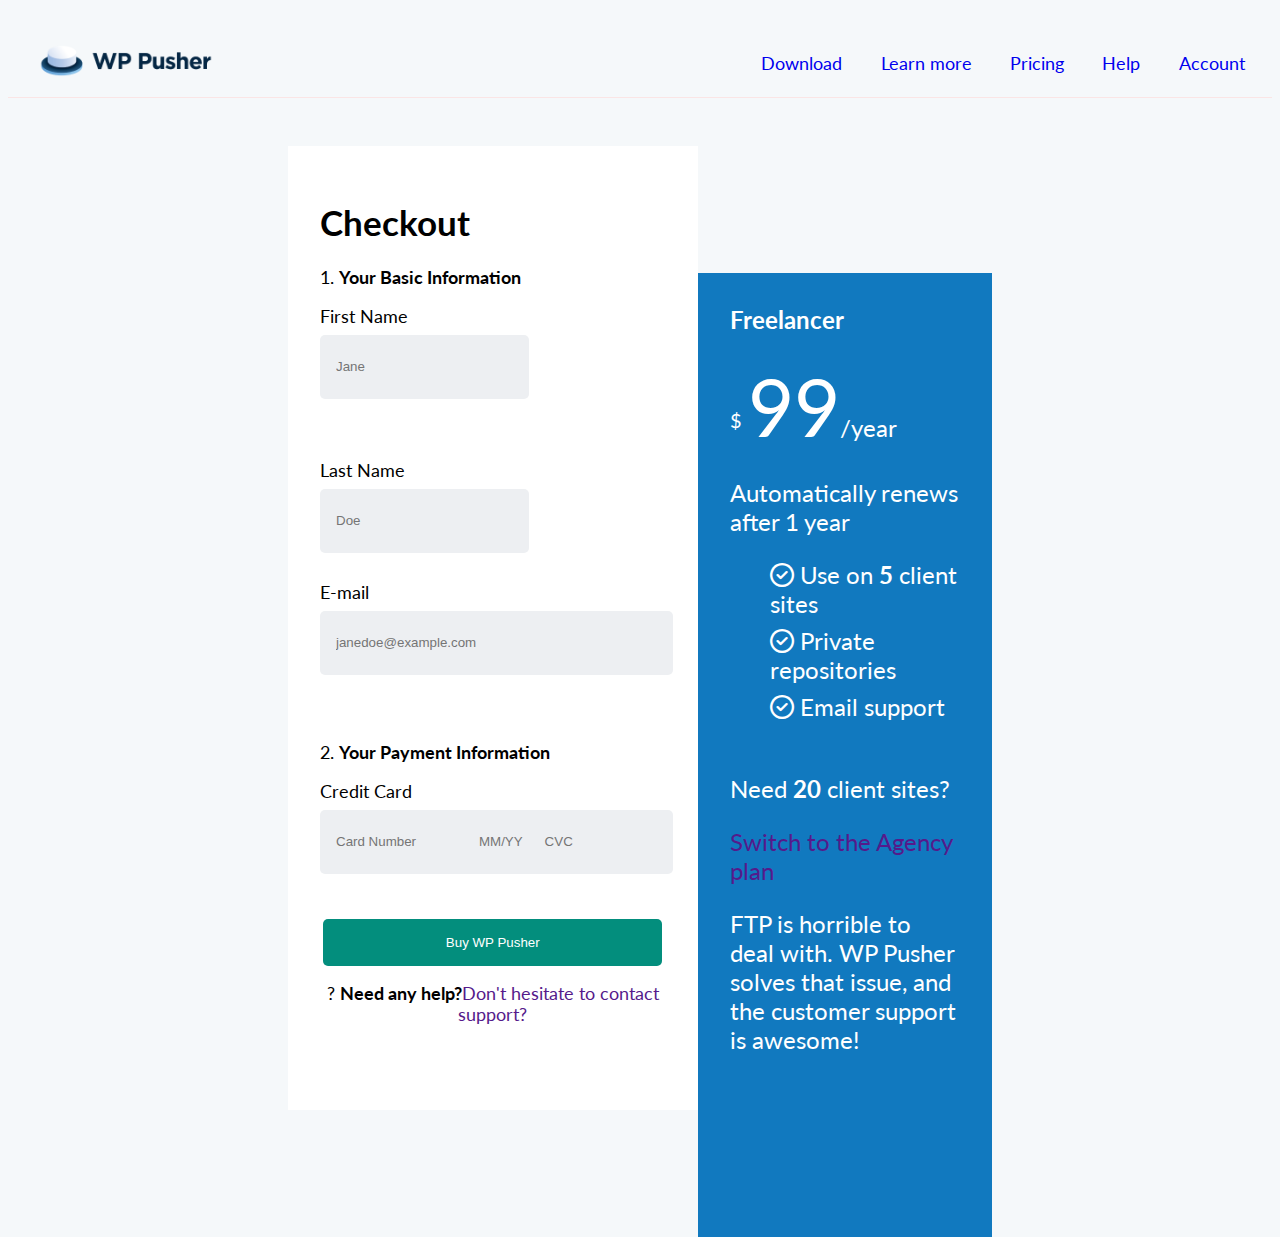
==== wp5.html @ 87072b30 "Add files via upload" ====
<!DOCTYPE html>
<html lang="en">
  <head>
    <meta charset="UTF-8" />
    <meta name="viewport" content="width=device-width, initial-scale=1.0" />
    <title>WP Pusher</title>
    <link rel="stylesheet" href="wp5.css" />
    <link
      rel="stylesheet"
      href="https://cdnjs.cloudflare.com/ajax/libs/font-awesome/6.4.2/css/all.min.css"
    />
  </head>
  <body>
    <header>
      <img src="./wppusher-logo copy.png" />
      <nav>
        <ul>
          <li><a href="#">Download</a></li>
          <li><a href="#">Learn more</a></li>
          <li><a href="#">Pricing</a></li>
          <li><a href="#">Help</a></li>
          <li><a href="#">Account</a></li>
        </ul>
      </nav>
    </header>
    <hr />

    <main>
      <div class="checkout">
        <h1>Checkout</h1>

        <p><span class="number">1.</span> <b>Your Basic Information</b></p>

        <form action="">
          <div class="fullname">
            <div class="formcontent">
              <label for="fname">First Name</label><br />
              <input
                type="text"
                id="fname"
                name="firstName"
                placeholder="Jane"
              /><br /><br />
            </div>
            <div class="formcontent">
              <label for="lname">Last Name </label><br />
              <input
                type="text"
                id="lname"
                name="lastName"
                placeholder="Doe"
              /><br /><br />
            </div>
          </div>

          <div class="fullwidth">
            <label for="email">E-mail</label><br />
            <input
              type="email"
              id="email"
              name="email"
              placeholder="janedoe@example.com"
            /><br /><br />
          </div>
        </form>
        <br />

        <p><span class="number">2.</span> <b>Your Payment Information</b></p>

        <form action="" class="payment">
          <div class="payment">
            <label for="cardinfo">Credit Card</label><br />
            <input
              type="text"
              id="cardinfo"
              name="cardinfo"
              placeholder="Card Number                 MM/YY      CVC"
            />
          </div>
          <br />

          <button type="submit">Buy WP Pusher</button>
        </form>
        <p>
          ? <b>Need any help?</b><a href="">Don't hesitate to contact support?</a>
        </p>
        <!--<img src="./assets/image/powered_by_stripe.png" alt="" />-->
      </div>

      <div class="freelancer">
        <b>Freelancer</b>
        <br />
        <p><sup>&dollar;</sup> <span class="bf">99</span>/year</p>

        Automatically renews after 1 year

        <ul>
          <div class="li">
            <li>
              <i class="fa-regular fa-circle-check check-icon"></i> Use on
              <b>5</b> client sites
            </li>
          </div>
          <div class="li">
            <li>
              <i class="fa-regular fa-circle-check check-icon"></i> Private
              repositories
            </li>
          </div>
          <div class="li">
            <li>
              <i class="fa-regular fa-circle-check check-icon"></i> Email
              support
            </li>
          </div>
        </ul>
        <br />

        Need <b>20</b> client sites?<br />
        <p><a href="">Switch to the Agency plan</a></p>

        <!--<img src="./assets/image/Rectangle 3.png" alt="" />-->
        FTP is horrible to deal with. WP Pusher solves that issue, and the
        customer support is awesome! <br /><br />
        <div class="kirk">
          <!--<img src="./assets/image/Bitmap.png" alt="" />&nbsp; <b>Kirk Beard</b>-->
        </div>
      </div>
    </main>
    <footer></footer>
  </body>
</html>
---- wp5.css ----
@import url("https://fonts.googleapis.com/css2?family=Lato:ital,wght@0,100;0,300;0,400;0,700;0,900;1,100;1,300;1,400;1,700;1,900&display=swap");

body {
  background-color: #f5f8fa;
  font-family: "Lato", serif;
  font-weight: 400;
  font-size: 1.1rem;
}

header {
  display: flex;
  justify-content: space-between;
  align-content: center;
  height: 5rem;
}

header + img {
  width: 10em;
  
}
img {
  width: 10em;
  height: 2em;
  margin-left: 30px;
  margin-top: 35px;
}

nav ul {
  display: flex;
  flex-direction: row;
  padding: 0.5rem;
}

nav li {
  padding: 1.2rem;
}

li {
  list-style: none;
}
a {
  text-decoration: none;
}

.li {
  margin-bottom: 0.5rem;
  margin-left: -px;
}

hr{
  height:1px;
  border-width:0;
  color:rgb(250, 229, 229);
  background-color:rgb(250, 229, 229);
}

main {
  display: flex;
  flex-direction: row;
  justify-content: center;
  align-items: center;
  padding: 1rem;
  margin: 4rem auto;
  height: 100vh;
  width: 55vw;
}

.checkout {
  width: 60%;
  height: 100%;
  background-color: #fff;
  padding: 2rem;
}

.freelancer {
  width: 40%;
  height: 900px;
  background-color: #1179bf;
  padding: 2rem;
  font-size: 1.5rem;
  color: #fff;
  margin-top: 10.6em;
}

.fullname {
  display: flex;
  flex-wrap: wrap;
  justify-content: space-between;
  gap: 2rem;
}

.formcontent {
  flex: 1 1 calc(50%-1.5rem);
  min-width: 150px;
}

#email {
  width: 93%;
}

input {
  height: 2rem;
  background-color: #edeff2;
  border: none;
  padding: 1rem;
  border-radius: 5px;
  margin: 0.5rem auto;
}

.payment input {
  width: 93%;
  height: 2rem;
  background-color: #edeff2;
  border: none;
  border-radius: 5px;
}

.bf {
  font-size: 5rem;
}

button {
  width: 98%;
  padding: 1rem;
  border: none;
  background-color: #038e7d;
  color: #fff;
  border-radius: 5px;
  margin: 1rem auto;
  display: block;
}

form + p {
  text-align: center;
}

p + img {
  display: flex;
  align-items: center;
  justify-content: center;
  margin: 1rem auto;
}

.kirk {
  display: flex;
  justify-content: left;
  align-items: center;
}
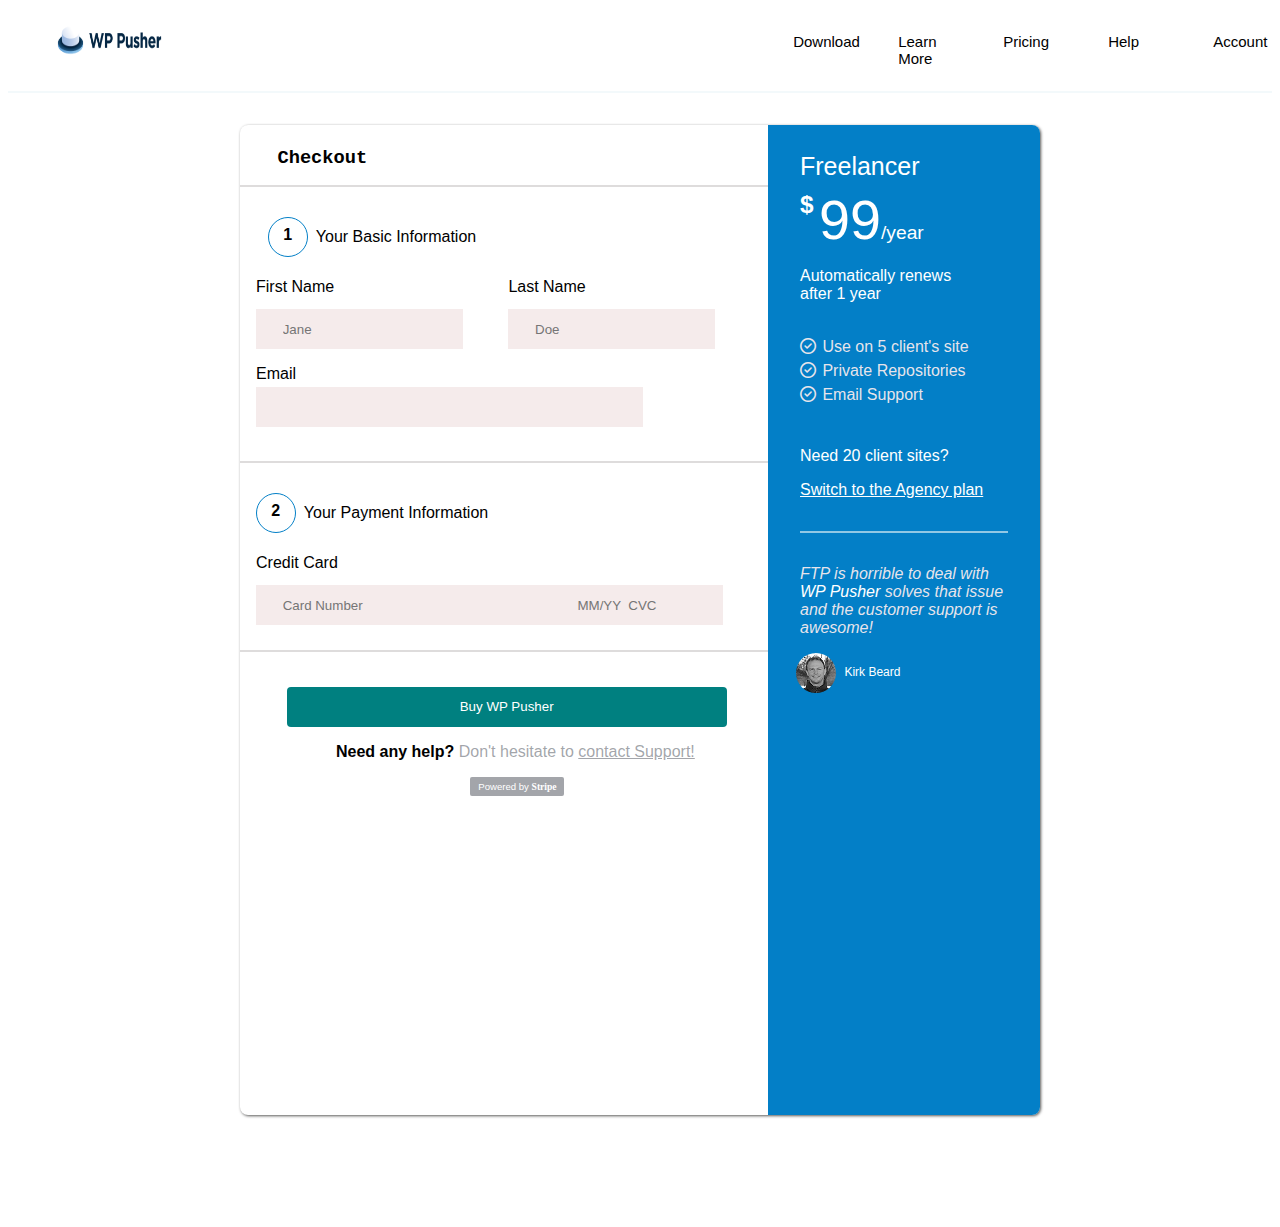
==== commit 8e04710d: "Add files via upload" ====
--- a/wp5.html
+++ b/wp5.html
@@ -3,130 +3,134 @@
   <head>
     <meta charset="UTF-8" />
     <meta name="viewport" content="width=device-width, initial-scale=1.0" />
-    <title>WP Pusher</title>
-    <link rel="stylesheet" href="wp5.css" />
+    <title>Document</title>
+    <link href="wp5.css" rel="stylesheet" />
     <link
       rel="stylesheet"
-      href="https://cdnjs.cloudflare.com/ajax/libs/font-awesome/6.4.2/css/all.min.css"
+      href="https://cdnjs.cloudflare.com/ajax/libs/font-awesome/6.7.2/css/all.min.css"
+      integrity="sha512-Evv84Mr4kqVGRNSgIGL/F/aIDqQb7xQ2vcrdIwxfjThSH8CSR7PBEakCr51Ck+w+/U6swU2Im1vVX0SVk9ABhg=="
+      crossorigin="anonymous"
+      referrerpolicy="no-referrer"
     />
   </head>
   <body>
-    <header>
-      <img src="./wppusher-logo copy.png" />
-      <nav>
-        <ul>
-          <li><a href="#">Download</a></li>
-          <li><a href="#">Learn more</a></li>
-          <li><a href="#">Pricing</a></li>
-          <li><a href="#">Help</a></li>
-          <li><a href="#">Account</a></li>
-        </ul>
-      </nav>
-    </header>
+    <div class="section">
+      <img src="./Image/wppusher-logo copy.png" />
+      <ul>
+        <a href="#" target="_blank"><li>Download</li></a>
+        <a href="#" target="_blank"><li>Learn More</li></a>
+        <a href="#" target="_blank"><li>Pricing</li></a>
+        <a href="#" target="_blank"><li>Help</li></a>
+        <a href="#" target="_blank"><li class="account" hover>Account</li></a>
+      </ul>
+    </div>
     <hr />
-
-    <main>
-      <div class="checkout">
-        <h1>Checkout</h1>
-
-        <p><span class="number">1.</span> <b>Your Basic Information</b></p>
-
-        <form action="">
-          <div class="fullname">
-            <div class="formcontent">
-              <label for="fname">First Name</label><br />
+    <div class="container">
+      <div class="one">
+        <h3>Checkout</h3>
+        <hr />
+        <div class="check">
+          <h4 class="number">1</h4>
+          <p>Your Basic Information</p>
+        </div>
+        <div class="form">
+          <form method="post" action="#">
+            <div class="input-form">
+              <div class="fname">
+                <label for="first-name">First Name</label>
+                <input
+                  type="text"
+                  id="first-name"
+                  name="first-name"
+                  placeholder="Jane"
+                />
+              </div>
+              <div class="lname">
+                <label for="last-name">Last Name</label>
+                <input
+                  type="text"
+                  id="last-name"
+                  name="last-name"
+                  placeholder="Doe"
+                />
+              </div>
+            </div>
+            <div class="ename">
+              <label for="email">Email</label><br />
+              <input type="email" id="email" name="email" />
+            </div>
+            <hr />
+            <div class="check-2">
+              <h4 class="number">2</h4>
+              <p>Your Payment Information</p>
+            </div>
+            <div class="cname">
+              <label for="card">Credit Card</label><br />
               <input
                 type="text"
-                id="fname"
-                name="firstName"
-                placeholder="Jane"
-              /><br /><br />
+                id="card"
+                name="card"
+                placeholder="Card Number                                                          MM/YY  CVC"
+              />
             </div>
-            <div class="formcontent">
-              <label for="lname">Last Name </label><br />
-              <input
-                type="text"
-                id="lname"
-                name="lastName"
-                placeholder="Doe"
-              /><br /><br />
-            </div>
+          </form>
+          <hr />
+          <button type="submit" value="Submit">Buy WP Pusher</button>
+          <div class="final">
+            <p>
+              <strong>Need any help?</strong
+              ><span> Don't hesitate to <u>contact Support!</u></span>
+            </p>
+          </div>
+          <div class="power">
+            <p>Powered by <span>Stripe</span></p>
+          </div>
+        </div>
+      </div>
+
+      <div class="two">
+        <div class="two-content">
+          <h1>Freelancer</h1>
+          <div class="free">
+            <h3><sup>$</sup></h3>
+            <h2><span>99</span>/year</h2>
+          </div>
+          <br />
+          <p>
+            Automatically renews<br />
+            after 1 year
+          </p>
+          <div class="ulr">
+            <li>
+              <i class="fa-regular fa-circle-check"></i
+              ><span>Use on 5 client's site</span>
+            </li>
+            <li>
+              <i class="fa-regular fa-circle-check"></i
+              ><span>Private Repositories</span>
+            </li>
+            <li>
+              <i class="fa-regular fa-circle-check"></i
+              ><span>Email Support</span>
+            </li>
           </div>
 
-          <div class="fullwidth">
-            <label for="email">E-mail</label><br />
-            <input
-              type="email"
-              id="email"
-              name="email"
-              placeholder="janedoe@example.com"
-            /><br /><br />
+          <p>Need 20 client sites?</p>
+          <a class="switch">Switch to the Agency plan</a>
+          <hr class="agt" />
+          <p>
+            <em
+              >FTP is horrible to deal with<br />
+              <span class="wp">WP Pusher </span>solves that issue<br />
+              and the customer support is<br />awesome!</em
+            >
+          </p>
+          <div class="end">
+            <img src="./Image/Bitmap.png" alt="Kirk" />
+            <p>Kirk Beard</p>
           </div>
-        </form>
-        <br />
-
-        <p><span class="number">2.</span> <b>Your Payment Information</b></p>
-
-        <form action="" class="payment">
-          <div class="payment">
-            <label for="cardinfo">Credit Card</label><br />
-            <input
-              type="text"
-              id="cardinfo"
-              name="cardinfo"
-              placeholder="Card Number                 MM/YY      CVC"
-            />
-          </div>
-          <br />
-
-          <button type="submit">Buy WP Pusher</button>
-        </form>
-        <p>
-          ? <b>Need any help?</b><a href="">Don't hesitate to contact support?</a>
-        </p>
-        <!--<img src="./assets/image/powered_by_stripe.png" alt="" />-->
-      </div>
-
-      <div class="freelancer">
-        <b>Freelancer</b>
-        <br />
-        <p><sup>&dollar;</sup> <span class="bf">99</span>/year</p>
-
-        Automatically renews after 1 year
-
-        <ul>
-          <div class="li">
-            <li>
-              <i class="fa-regular fa-circle-check check-icon"></i> Use on
-              <b>5</b> client sites
-            </li>
-          </div>
-          <div class="li">
-            <li>
-              <i class="fa-regular fa-circle-check check-icon"></i> Private
-              repositories
-            </li>
-          </div>
-          <div class="li">
-            <li>
-              <i class="fa-regular fa-circle-check check-icon"></i> Email
-              support
-            </li>
-          </div>
-        </ul>
-        <br />
-
-        Need <b>20</b> client sites?<br />
-        <p><a href="">Switch to the Agency plan</a></p>
-
-        <!--<img src="./assets/image/Rectangle 3.png" alt="" />-->
-        FTP is horrible to deal with. WP Pusher solves that issue, and the
-        customer support is awesome! <br /><br />
-        <div class="kirk">
-          <!--<img src="./assets/image/Bitmap.png" alt="" />&nbsp; <b>Kirk Beard</b>-->
         </div>
       </div>
-    </main>
-    <footer></footer>
+    </div>
   </body>
 </html>
--- a/wp5.css
+++ b/wp5.css
@@ -1,148 +1,284 @@
-@import url("https://fonts.googleapis.com/css2?family=Lato:ital,wght@0,100;0,300;0,400;0,700;0,900;1,100;1,300;1,400;1,700;1,900&display=swap");
-
-body {
-  background-color: #f5f8fa;
-  font-family: "Lato", serif;
-  font-weight: 400;
-  font-size: 1.1rem;
-}
-
-header {
-  display: flex;
-  justify-content: space-between;
-  align-content: center;
-  height: 5rem;
-}
-
-header + img {
-  width: 10em;
-  
-}
-img {
-  width: 10em;
+* {
+  box-sizing: border-box;
+  font-family: "Trebuchet MS", "Lucida Sans Unicode", "Lucida Grande",
+    "Lucida Sans", Arial, sans-serif;
+}
+.section {
+  display: flex;
+}
+.section ul {
+  display: flex;
+  margin-left: 35em;
+}
+.section img {
+  width: 6.7em;
   height: 2em;
-  margin-left: 30px;
-  margin-top: 35px;
-}
-
-nav ul {
-  display: flex;
-  flex-direction: row;
-  padding: 0.5rem;
-}
-
-nav li {
-  padding: 1.2rem;
-}
-
-li {
+  margin: 1em 0 0 3em;
+}
+.section li {
+  margin: 0.6em 0 0 2em;
   list-style: none;
-}
+  width: 5em;
+  font-size: 15px;
+  
+}
+/*.account{
+    border: 1px solid #000;
+    width: 5em;
+    padding-left: 1.2em;
+    padding-top: 0.2em;
+    height: 1.3em;
+}
+li.account{
+    margin-bottom: 0px;
+}*/
 a {
   text-decoration: none;
-}
-
-.li {
-  margin-bottom: 0.5rem;
-  margin-left: -px;
-}
-
-hr{
-  height:1px;
-  border-width:0;
-  color:rgb(250, 229, 229);
-  background-color:rgb(250, 229, 229);
-}
-
-main {
-  display: flex;
-  flex-direction: row;
+  color: black;
+
+}
+a:hover {
+  width: 7em;
+  height: 3em;
+  border: 1px solid black;
+  padding-right: 2.5em;
+  padding-top: 0.3em;
+  
+}
+hr {
+  border: 1px solid rgba(236, 245, 248, 0.616);
+}
+
+.container {
+  display: flex;
+  justify-content: space-between;
+  margin: auto;
+  border-radius: 0.5em;
+  border: none;
+  box-shadow: 1px 1px 3px rgb(88, 88, 87);
+  width: 800px;
+  height: 110vh;
+  margin-top: 2em;
+  margin-bottom: 7em;
+}
+
+.one h3 {
+  color: #000;
+  font-family: "Courier New", Courier, monospace;
+  margin: 1.2em 0 0 2em;
+}
+.one hr {
+  width: 35em;
+  border: 1px solid rgba(151, 145, 145, 0.315);
+  margin-top: 1em;
+}
+.one {
+  width: 10em;
+  height: 60px;
+}
+.check {
+  width: 20em;
+  display: flex;
   justify-content: center;
   align-items: center;
-  padding: 1rem;
-  margin: 4rem auto;
-  height: 100vh;
-  width: 55vw;
-}
-
-.checkout {
-  width: 60%;
-  height: 100%;
-  background-color: #fff;
-  padding: 2rem;
-}
-
-.freelancer {
-  width: 40%;
-  height: 900px;
-  background-color: #1179bf;
-  padding: 2rem;
-  font-size: 1.5rem;
-  color: #fff;
-  margin-top: 10.6em;
-}
-
-.fullname {
-  display: flex;
-  flex-wrap: wrap;
-  justify-content: space-between;
-  gap: 2rem;
-}
-
-.formcontent {
-  flex: 1 1 calc(50%-1.5rem);
-  min-width: 150px;
-}
-
+  margin-top: 0em;
+}
+
+.number {
+  width: 2.5em;
+  height: 2.5em;
+ padding-top: 0.5em;
+  border-radius: 50%;
+  border: 1px solid rgb(3, 127, 199);
+  text-align: center;
+  margin-left: -3.5em;
+}
+.check p {
+  margin-left: 0.5em;
+}
+
+.form {
+  width: 32.5em;
+  height: 73vh;
+}
+.input-form {
+  display: flex;
+  margin-left: 1em;
+}
+
+input {
+  width: 15.5em;
+  height: 3em;
+  border: none;
+  background-color: #f5ebeb;
+  margin-top: 1em;
+  padding-left: 2em;
+}
+.ename {
+  width: 6em;
+  height: 5em;
+  margin-top: 1em;
+  margin-left: 1em;
+}
 #email {
-  width: 93%;
-}
-
-input {
-  height: 2rem;
-  background-color: #edeff2;
-  border: none;
-  padding: 1rem;
-  border-radius: 5px;
-  margin: 0.5rem auto;
-}
-
-.payment input {
-  width: 93%;
-  height: 2rem;
-  background-color: #edeff2;
-  border: none;
-  border-radius: 5px;
-}
-
-.bf {
-  font-size: 5rem;
-}
-
+  width: 29em;
+  height: 3em;
+  border: none;
+  background-color: #f5ebeb;
+  margin-top: 0.3em;
+}
+#card {
+  width: 35em;
+}
+.check-2 {
+  width: 20em;
+  display: flex;
+  justify-content: center;
+  align-items: center;
+  margin-top: 0em;
+}
+.check-2 p {
+  margin-left: 0.5em;
+}
+.cname {
+  width: 6em;
+  height: 5em;
+  margin-left: 1em;
+}
 button {
-  width: 98%;
-  padding: 1rem;
-  border: none;
-  background-color: #038e7d;
-  color: #fff;
-  border-radius: 5px;
-  margin: 1rem auto;
-  display: block;
-}
-
-form + p {
-  text-align: center;
-}
-
-p + img {
-  display: flex;
+  margin-top: 2em;
+  width: 33em;
+  height: 3em;
+  margin-left: 3.5em;
+  color: #fff;
+  border: none;
+  background-color: rgb(0, 128, 128);
+  border-radius: 0.3em;
+}
+
+.final {
+  margin-left: 6em;
+}
+.final span {
+  color: rgba(107, 111, 119, 0.623);
+}
+.power {
+  margin-left: 24em;
+  width: 9.8em;
+  height: 2em;
+  background-color: rgba(107, 111, 119, 0.623);
+  color: #fff;
+  border-radius: 0.2em;
+  display: flex;
+  justify-content: center;
   align-items: center;
-  justify-content: center;
-  margin: 1rem auto;
-}
-
-.kirk {
-  display: flex;
-  justify-content: left;
-  align-items: center;
-}
+  font-size: 0.6em;
+  font-weight: 100;
+}
+.power span {
+  font-weight: bold;
+  font-size: 1em;
+  font-family: serif;
+}
+
+.two {
+  width: 17em;
+  height: auto;
+  background-color: rgb(3, 127, 199);
+  border-radius: 0 0.5em 0.5em 0;
+}
+h1 {
+  font-family: "Trebuchet MS", "Lucida Sans Unicode", "Lucida Grande",
+    "Lucida Sans", Arial, sans-serif;
+  font-weight: 200;
+  font-size: 25px;
+  width: 3em;
+  height: 3em;
+}
+.two-content {
+  color: #fff;
+  margin-left: 2em;
+  margin-top: 1.7em;
+
+  width: 16em;
+  height: 110vh;
+}
+.free {
+  display: flex;
+  margin-top: -4.5em;
+  height: 3.8em;
+}
+.free span {
+  font-size: 2.9em;
+  margin-left: 0.1em;
+  font-family: "Trebuchet MS", "Lucida Sans Unicode", "Lucida Grande",
+    "Lucida Sans", Arial, sans-serif;
+  margin-top: -4em;
+  font-weight: 100;
+}
+h2 {
+  font-weight: 100;
+  font-size: 1.2em;
+}
+h3 sup {
+  font-size: 1.3em;
+  margin-top: 8em;
+  font-family: "Trebuchet MS", "Lucida Sans Unicode", "Lucida Grande",
+    "Lucida Sans", Arial, sans-serif;
+}
+.switch{
+
+  color: #fff;
+  font-family: "Trebuchet MS", "Lucida Sans Unicode", "Lucida Grande",
+    "Lucida Sans", Arial, sans-serif;
+    text-decoration: underline;
+}
+.switch:hover{
+  border: none;
+}
+em{
+  color: #ffefefea;
+}
+.wp{
+  color: #fff;
+}
+.agt{
+  margin-right: 5em;
+  width: 13em;
+  margin-top: 2em;
+  margin-bottom: 2em;
+}
+.ulr{
+  margin-top: 2em;
+  margin-bottom: 2em;
+  width: 16em;
+  height: 5em;
+  list-style: none;
+  line-height: 1.5em;
+}
+.fa-circle-check{
+  padding-left: -2em;
+  padding-right: 0.4em;
+  color: #ffefefea;
+  
+}
+
+.ulr span{
+  color: #ffefefea;
+  font-size: 16px;
+  padding-right: -3em;
+}
+.end{
+  display: flex;
+  
+}
+.end img{
+  width: 2.5em;
+  height: 2.5em;
+  border-radius: 50%;
+  margin-left: -4px;
+}
+.end p{
+  padding-left: 0.7em;
+  font-size: 12px;
+}